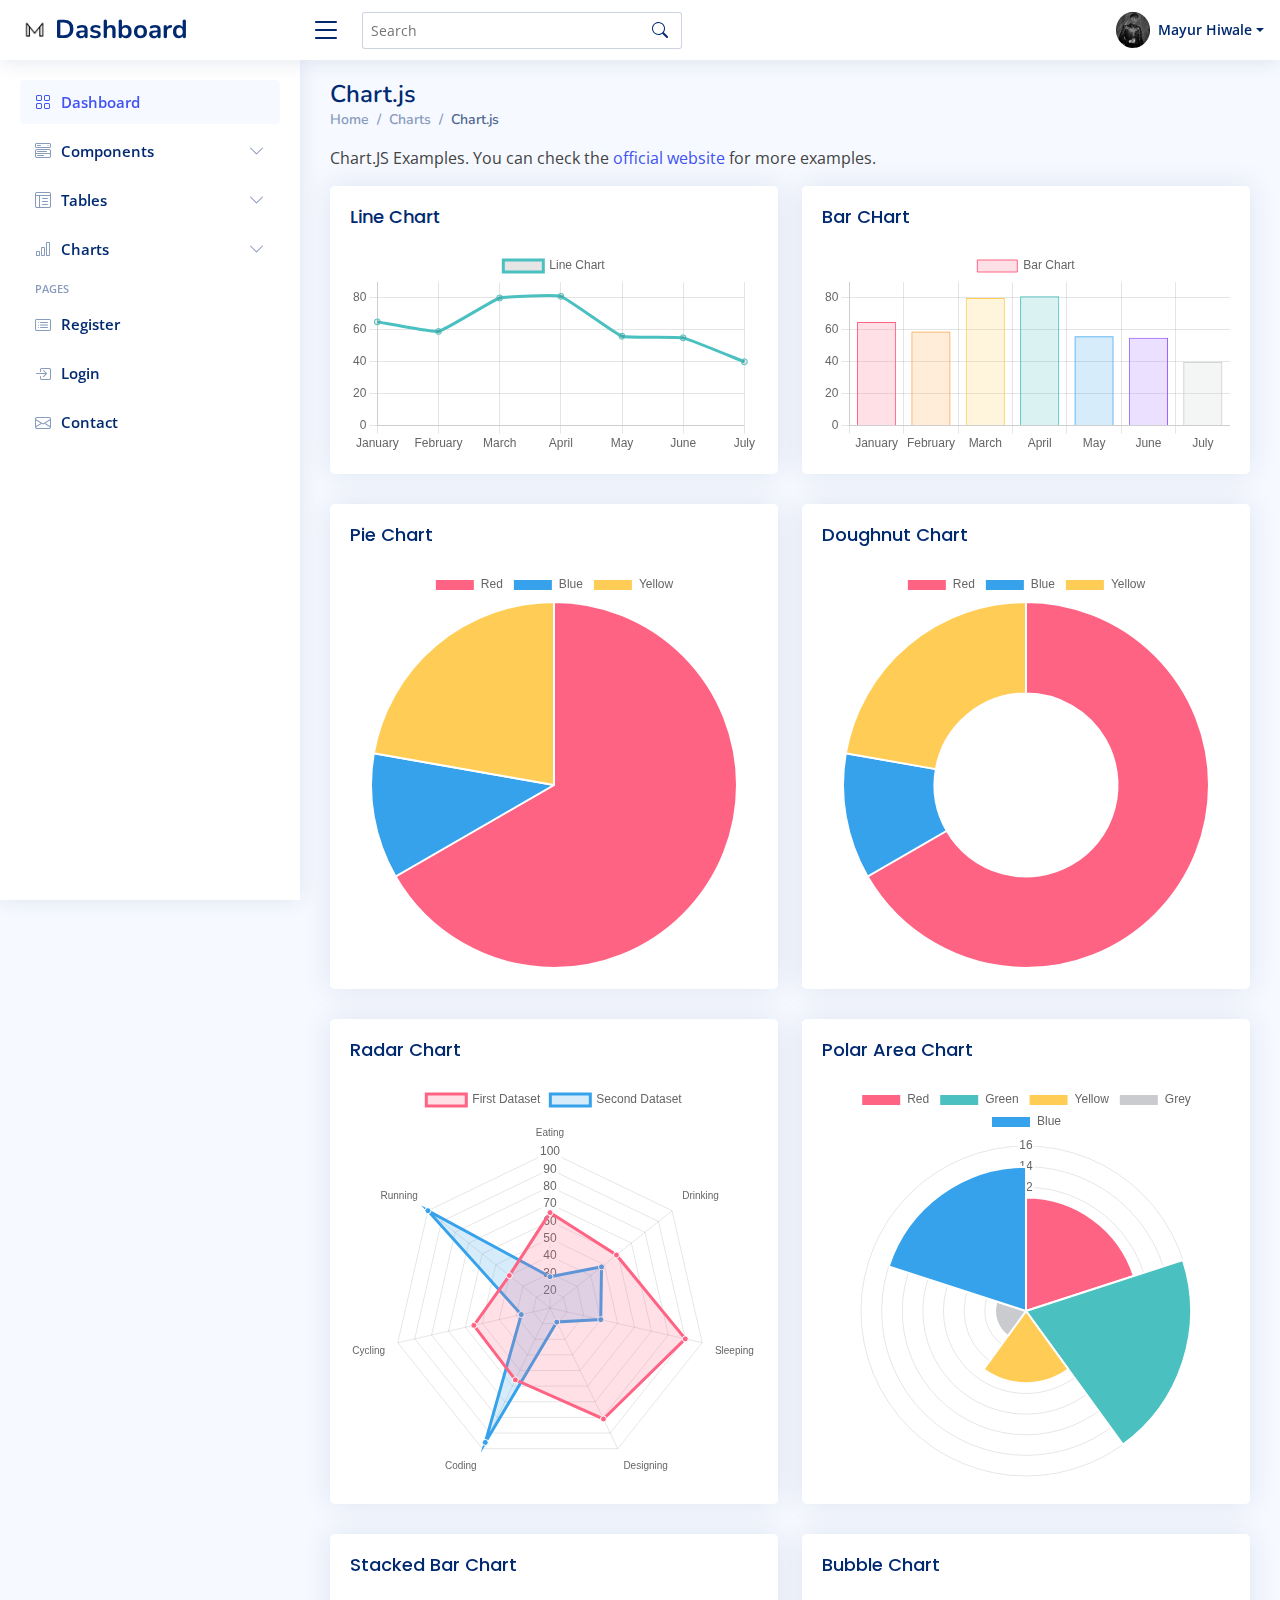
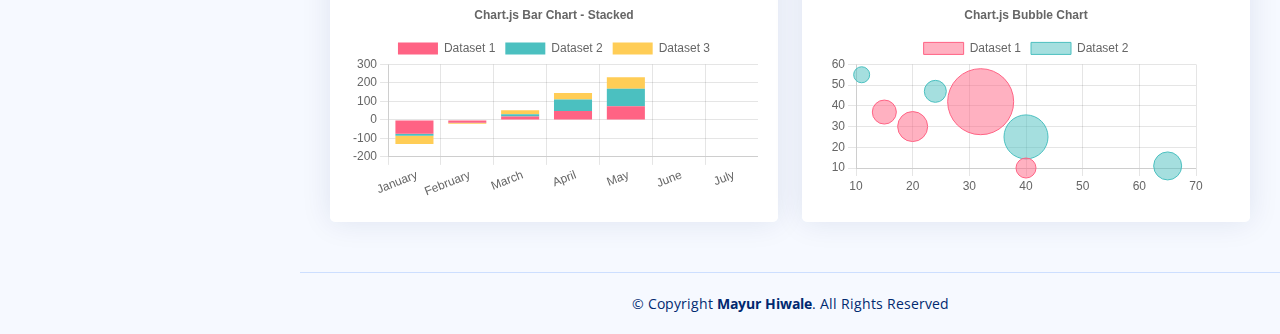
==== charts-chartjs.html @ 21767bce "New project to push to Github" ====
<!DOCTYPE html>
<html lang="en">

<head>
  <meta charset="utf-8">
  <meta content="width=device-width, initial-scale=1.0" name="viewport">

  <title>Charts / Chart.js - NiceAdmin Bootstrap Template</title>
  <meta content="" name="description">
  <meta content="" name="keywords">

  <!-- Favicons -->
  <link href="assets/img/MH.jpg" rel="icon">
  <link href="assets/img/MH.jpg" rel="apple-touch-icon">

  <!-- Google Fonts -->
  <link href="https://fonts.gstatic.com" rel="preconnect">
  <link href="https://fonts.googleapis.com/css?family=Open+Sans:300,300i,400,400i,600,600i,700,700i|Nunito:300,300i,400,400i,600,600i,700,700i|Poppins:300,300i,400,400i,500,500i,600,600i,700,700i" rel="stylesheet">

  <!-- Vendor CSS Files -->
  <link href="assets/vendor/bootstrap/css/bootstrap.min.css" rel="stylesheet">
  <link href="assets/vendor/bootstrap-icons/bootstrap-icons.css" rel="stylesheet">
  <link href="assets/vendor/boxicons/css/boxicons.min.css" rel="stylesheet">
  <link href="assets/vendor/quill/quill.snow.css" rel="stylesheet">
  <link href="assets/vendor/quill/quill.bubble.css" rel="stylesheet">
  <link href="assets/vendor/remixicon/remixicon.css" rel="stylesheet">
  <link href="assets/vendor/simple-datatables/style.css" rel="stylesheet">

  <!-- Template Main CSS File -->
  <link href="assets/css/style.css" rel="stylesheet">



<body>

  <!-- ======= Header ======= -->
  <header id="header" class="header fixed-top d-flex align-items-center">

    <div class="d-flex align-items-center justify-content-between">
      <a href="index.html" class="logo d-flex align-items-center">
        <img src="assets/img/MH.jpg" alt="browser does not support">
        <span class="d-none d-lg-block">Dashboard</span>
      </a>
      <i class="bi bi-list toggle-sidebar-btn"></i>
    </div><!-- End Logo -->

    <div class="search-bar">
      <form class="search-form d-flex align-items-center" method="POST" action="#">
        <input type="text" name="query" placeholder="Search" title="Enter search keyword">
        <button type="submit" title="Search"><i class="bi bi-search"></i></button>
      </form>
    </div><!-- End Search Bar -->

<nav class="header-nav ms-auto">
      <ul class="d-flex align-items-center">

        <li class="nav-item d-block d-lg-none">
          <a class="nav-link nav-icon search-bar-toggle " href="#">
            <i class="bi bi-search"></i>
          </a>
        </li> 
        
        <!--End Search Icon"-->
<!--
        <li class="nav-item dropdown">

          <a class="nav-link nav-icon" href="#" data-bs-toggle="dropdown">
            <i class="bi bi-bell"></i>
            <span class="badge bg-primary badge-number">4</span>
          </a>
          
          "End Notification Icon" 

          <ul class="dropdown-menu dropdown-menu-end dropdown-menu-arrow notifications">
            <li class="dropdown-header">
              You have 4 new notifications
              <a href="#"><span class="badge rounded-pill bg-primary p-2 ms-2">View all</span></a>
            </li>
            <li>
              <hr class="dropdown-divider">
            </li>

            <li class="notification-item">
              <i class="bi bi-exclamation-circle text-warning"></i>
              <div>
                <h4>Lorem Ipsum</h4>
                <p>Quae dolorem earum veritatis oditseno</p>
                <p>30 min. ago</p>
              </div>
            </li>

            <li>
              <hr class="dropdown-divider">
            </li>

            <li class="notification-item">
              <i class="bi bi-x-circle text-danger"></i>
              <div>
                <h4>Atque rerum nesciunt</h4>
                <p>Quae dolorem earum veritatis oditseno</p>
                <p>1 hr. ago</p>
              </div>
            </li>

            <li>
              <hr class="dropdown-divider">
            </li>

            <li class="notification-item">
              <i class="bi bi-check-circle text-success"></i>
              <div>
                <h4>Sit rerum fuga</h4>
                <p>Quae dolorem earum veritatis oditseno</p>
                <p>2 hrs. ago</p>
              </div>
            </li>

            <li>
              <hr class="dropdown-divider">
            </li>

            <li class="notification-item">
              <i class="bi bi-info-circle text-primary"></i>
              <div>
                <h4>Dicta reprehenderit</h4>
                <p>Quae dolorem earum veritatis oditseno</p>
                <p>4 hrs. ago</p>
              </div>
            </li>

            <li>
              <hr class="dropdown-divider">
            </li>
            <li class="dropdown-footer">
              <a href="#">Show all notifications</a>
            </li>

          </ul>

           "End Notification Dropdown Items"

        </li> 
        
        "End Notification Nav" 

        <li class="nav-item dropdown">

          <a class="nav-link nav-icon" href="#" data-bs-toggle="dropdown">
            <i class="bi bi-chat-left-text"></i>
            <span class="badge bg-success badge-number">3</span>
          </a>
          
        "End Messages Icon"

          <ul class="dropdown-menu dropdown-menu-end dropdown-menu-arrow messages">
            <li class="dropdown-header">
              You have 3 new messages
              <a href="#"><span class="badge rounded-pill bg-primary p-2 ms-2">View all</span></a>
            </li>
            <li>
              <hr class="dropdown-divider">
            </li>

            <li class="message-item">
              <a href="#">
                <img src="assets/img/messages-1.jpg" alt="" class="rounded-circle">
                <div>
                  <h4>Maria Hudson</h4>
                  <p>Velit asperiores et ducimus soluta repudiandae labore officia est ut...</p>
                  <p>4 hrs. ago</p>
                </div>
              </a>
            </li>
            <li>
              <hr class="dropdown-divider">
            </li>

            <li class="message-item">
              <a href="#">
                <img src="assets/img/messages-2.jpg" alt="" class="rounded-circle">
                <div>
                  <h4>Anna Nelson</h4>
                  <p>Velit asperiores et ducimus soluta repudiandae labore officia est ut...</p>
                  <p>6 hrs. ago</p>
                </div>
              </a>
            </li>
            <li>
              <hr class="dropdown-divider">
            </li>

            <li class="message-item">
              <a href="#">
                <img src="assets/img/messages-3.jpg" alt="" class="rounded-circle">
                <div>
                  <h4>David Muldon</h4>
                  <p>Velit asperiores et ducimus soluta repudiandae labore officia est ut...</p>
                  <p>8 hrs. ago</p>
                </div>
              </a>
            </li>
            <li>
              <hr class="dropdown-divider">
            </li>

            <li class="dropdown-footer">
              <a href="#">Show all messages</a>
            </li>

          </ul> 
          
          "End Messages Dropdown Items" 
-->
        </li> 
        
        <!--End Messages Nav"-->

        <li class="nav-item dropdown pe-3">

          <a class="nav-link nav-profile d-flex align-items-center pe-0" href="#" data-bs-toggle="dropdown">
            <img src="assets/img/me2.jpeg" alt="Profile" class="rounded-circle">
            <span class="d-none d-md-block dropdown-toggle ps-2">Mayur Hiwale</span>
          </a><!-- End Profile Iamge Icon -->

          <ul class="dropdown-menu dropdown-menu-end dropdown-menu-arrow profile">
            <li class="dropdown-header">
              <h6>Mayur Hiwale</h6>
              <span>Admin</span>
            </li>
<!--        <li>
              <hr class="dropdown-divider">
            </li>

            <li>
              <a class="dropdown-item d-flex align-items-center" href="users-profile.html">
                <i class="bi bi-person"></i>
                <span>My Profile</span>
              </a>
            </li>
            <li>
              <hr class="dropdown-divider">
            </li>

            <li>
              <a class="dropdown-item d-flex align-items-center" href="users-profile.html">
                <i class="bi bi-gear"></i>
                <span>Account Settings</span>
              </a>
            </li>
            <li>
              <hr class="dropdown-divider">
            </li>

            <li>
              <a class="dropdown-item d-flex align-items-center" href="pages-faq.html">
                <i class="bi bi-question-circle"></i>
                <span>Need Help?</span>
              </a>
            </li>
            <li>
              <hr class="dropdown-divider">
            </li>
-->
            <li>
              <a class="dropdown-item d-flex align-items-center" href="#">
                <i class="bi bi-box-arrow-right"></i>
                <span>Sign Out</span>
              </a>
            </li>

          </ul><!-- End Profile Dropdown Items -->
        </li><!-- End Profile Nav -->

      </ul>
    </nav><!-- End Icons Navigation -->

  </header><!-- End Header -->

  <!-- ======= Sidebar ======= -->
  <aside id="sidebar" class="sidebar">

    <ul class="sidebar-nav" id="sidebar-nav">

      <li class="nav-item">
        <a class="nav-link " href="index.html">
          <i class="bi bi-grid"></i>
          <span>Dashboard</span>
        </a>
      </li><!-- End Dashboard Nav -->

      <li class="nav-item">
        <a class="nav-link collapsed" data-bs-target="#components-nav" data-bs-toggle="collapse" href="#">
          <i class="bi bi-menu-button-wide"></i><span>Components</span><i class="bi bi-chevron-down ms-auto"></i>
        </a>
        <ul id="components-nav" class="nav-content collapse " data-bs-parent="#sidebar-nav">
          <li>
            <a href="components-alerts.html">
              <i class="bi bi-circle"></i><span>Alerts</span>
            </a>
          </li>
          <!--
          <li>
            <a href="components-accordion.html">
              <i class="bi bi-circle"></i><span>Accordion</span>
            </a>
          </li>
          <li>
            <a href="components-badges.html">
              <i class="bi bi-circle"></i><span>Badges</span>
            </a>
          </li>
          <li>
            <a href="components-breadcrumbs.html">
              <i class="bi bi-circle"></i><span>Breadcrumbs</span>
            </a>
          </li>
          <li>
            <a href="components-buttons.html">
              <i class="bi bi-circle"></i><span>Buttons</span>
            </a>
          </li>
          <li>
            <a href="components-cards.html">
              <i class="bi bi-circle"></i><span>Cards</span>
            </a>
          </li>
          <li>
            <a href="components-carousel.html">
              <i class="bi bi-circle"></i><span>Carousel</span>
            </a>
          </li>
          <li>
            <a href="components-list-group.html">
              <i class="bi bi-circle"></i><span>List group</span>
            </a>
          </li>
          <li>
            <a href="components-modal.html">
              <i class="bi bi-circle"></i><span>Modal</span>
            </a>
          </li>
          <li>
            <a href="components-tabs.html">
              <i class="bi bi-circle"></i><span>Tabs</span>
            </a>
          </li>
          <li>
            <a href="components-pagination.html">
              <i class="bi bi-circle"></i><span>Pagination</span>
            </a>
          </li>
          -->
          <li>
            <a href="components-progress.html">
              <i class="bi bi-circle"></i><span>Progress</span>
            </a>
          </li>
          <!--
          <li>
            <a href="components-spinners.html">
              <i class="bi bi-circle"></i><span>Spinners</span>
            </a>
          </li>
          <li>
            <a href="components-tooltips.html">
              <i class="bi bi-circle"></i><span>Tooltips</span>
            </a>
          </li>-->
        </ul>
      </li><!-- End Components Nav -->
<!--
      <li class="nav-item">
        <a class="nav-link collapsed" data-bs-target="#forms-nav" data-bs-toggle="collapse" href="#">
          <i class="bi bi-journal-text"></i><span>Forms</span><i class="bi bi-chevron-down ms-auto"></i>
        </a>
        <ul id="forms-nav" class="nav-content collapse " data-bs-parent="#sidebar-nav">
          <li>
            <a href="forms-elements.html">
              <i class="bi bi-circle"></i><span>Form Elements</span>
            </a>
          </li>
          <li>
            <a href="forms-layouts.html">
              <i class="bi bi-circle"></i><span>Form Layouts</span>
            </a>
          </li>
          <li>
            <a href="forms-editors.html">
              <i class="bi bi-circle"></i><span>Form Editors</span>
            </a>
          </li>
          <li>
            <a href="forms-validation.html">
              <i class="bi bi-circle"></i><span>Form Validation</span>
            </a>
          </li>
        </ul>
      </li>
-->      
      <!-- End Forms Nav -->

      <li class="nav-item">
        <a class="nav-link collapsed" data-bs-target="#tables-nav" data-bs-toggle="collapse" href="#">
          <i class="bi bi-layout-text-window-reverse"></i><span>Tables</span><i class="bi bi-chevron-down ms-auto"></i>
        </a>
        <ul id="tables-nav" class="nav-content collapse " data-bs-parent="#sidebar-nav">
          <!--<li>
            <a href="tables-general.html">
              <i class="bi bi-circle"></i><span>General Tables</span>
            </a>
          </li>-->
          <li>
            <a href="tables-data.html">
              <i class="bi bi-circle"></i><span>Data Tables</span>
            </a>
          </li>
        </ul>
      </li><!-- End Tables Nav -->

      <li class="nav-item">
        <a class="nav-link collapsed" data-bs-target="#charts-nav" data-bs-toggle="collapse" href="#">
          <i class="bi bi-bar-chart"></i><span>Charts</span><i class="bi bi-chevron-down ms-auto"></i>
        </a>
        <ul id="charts-nav" class="nav-content collapse " data-bs-parent="#sidebar-nav">
          <li>
            <a href="charts-chartjs.html">
              <i class="bi bi-circle"></i><span>Chart.js</span>
            </a>
          </li>
          <li>
            <a href="charts-apexcharts.html">
              <i class="bi bi-circle"></i><span>ApexCharts</span>
            </a>
          </li>
      <!--<li>
            <a href="charts-echarts.html">
              <i class="bi bi-circle"></i><span>ECharts</span>
            </a>
          </li>-->
        </ul>
      </li><!-- End Charts Nav -->

<!--
      <li class="nav-item">
        <a class="nav-link collapsed" data-bs-target="#icons-nav" data-bs-toggle="collapse" href="#">
          <i class="bi bi-gem"></i><span>Icons</span><i class="bi bi-chevron-down ms-auto"></i>
        </a>
        <ul id="icons-nav" class="nav-content collapse " data-bs-parent="#sidebar-nav">
          <li>
            <a href="icons-bootstrap.html">
              <i class="bi bi-circle"></i><span>Bootstrap Icons</span>
            </a>
          </li>
          <li>
            <a href="icons-remix.html">
              <i class="bi bi-circle"></i><span>Remix Icons</span>
            </a>
          </li>
          <li>
            <a href="icons-boxicons.html">
              <i class="bi bi-circle"></i><span>Boxicons</span>
            </a>
          </li>
        </ul>
      </li>
-->      
      <!-- End Icons Nav -->

      <li class="nav-heading">Pages</li>
<!--
      <li class="nav-item">
        <a class="nav-link collapsed" href="users-profile.html">
          <i class="bi bi-person"></i>
          <span>Profile</span>
        </a>
      </li>
-->      
      <!-- End Profile Page Nav -->
<!--
      <li class="nav-item">
        <a class="nav-link collapsed" href="pages-faq.html">
          <i class="bi bi-question-circle"></i>
          <span>F.A.Q</span>
        </a>
      </li>
-->       
      <!-- End F.A.Q Page Nav -->

      

      <li class="nav-item">
        <a class="nav-link collapsed" href="pages-register.html">
          <i class="bi bi-card-list"></i>
          <span>Register</span>
        </a>
      </li><!-- End Register Page Nav -->

      <li class="nav-item">
        <a class="nav-link collapsed" href="pages-login.html">
          <i class="bi bi-box-arrow-in-right"></i>
          <span>Login</span>
        </a>
        
      </li><!-- End Login Page Nav -->
      <li class="nav-item">
        <a class="nav-link collapsed" href="pages-contact.html">
          <i class="bi bi-envelope"></i>
          <span>Contact</span>
        </a>
      </li><!-- End Contact Page Nav -->
<!--
      <li class="nav-item">
        <a class="nav-link collapsed" href="pages-error-404.html">
          <i class="bi bi-dash-circle"></i>
          <span>Error 404</span>
        </a>
      </li>
-->
      <!-- End Error 404 Page Nav -->
<!--      
      <li class="nav-item">
        <a class="nav-link collapsed" href="pages-blank.html">
          <i class="bi bi-file-earmark"></i>
          <span>Blank</span>
        </a>
      </li>
-->
      <!-- End Blank Page Nav -->
    </ul>

  </aside><!-- End Sidebar-->

  <main id="main" class="main">

    <div class="pagetitle">
      <h1>Chart.js</h1>
      <nav>
        <ol class="breadcrumb">
          <li class="breadcrumb-item"><a href="index.html">Home</a></li>
          <li class="breadcrumb-item">Charts</li>
          <li class="breadcrumb-item active">Chart.js</li>
        </ol>
      </nav>
    </div><!-- End Page Title -->

    <p>Chart.JS Examples. You can check the <a href="https://www.chartjs.org/docs/latest/samples/" target="_blank">official website</a> for more examples.</p>

    <section class="section">
      <div class="row">

        <div class="col-lg-6">
          <div class="card">
            <div class="card-body">
              <h5 class="card-title">Line Chart</h5>

              <!-- Line Chart -->
              <canvas id="lineChart" style="max-height: 400px;"></canvas>
              <script>
                document.addEventListener("DOMContentLoaded", () => {
                  new Chart(document.querySelector('#lineChart'), {
                    type: 'line',
                    data: {
                      labels: ['January', 'February', 'March', 'April', 'May', 'June', 'July'],
                      datasets: [{
                        label: 'Line Chart',
                        data: [65, 59, 80, 81, 56, 55, 40],
                        fill: false,
                        borderColor: 'rgb(75, 192, 192)',
                        tension: 0.1
                      }]
                    },
                    options: {
                      scales: {
                        y: {
                          beginAtZero: true
                        }
                      }
                    }
                  });
                });
              </script>
              <!-- End Line CHart -->

            </div>
          </div>
        </div>

        <div class="col-lg-6">
          <div class="card">
            <div class="card-body">
              <h5 class="card-title">Bar CHart</h5>

              <!-- Bar Chart -->
              <canvas id="barChart" style="max-height: 400px;"></canvas>
              <script>
                document.addEventListener("DOMContentLoaded", () => {
                  new Chart(document.querySelector('#barChart'), {
                    type: 'bar',
                    data: {
                      labels: ['January', 'February', 'March', 'April', 'May', 'June', 'July'],
                      datasets: [{
                        label: 'Bar Chart',
                        data: [65, 59, 80, 81, 56, 55, 40],
                        backgroundColor: [
                          'rgba(255, 99, 132, 0.2)',
                          'rgba(255, 159, 64, 0.2)',
                          'rgba(255, 205, 86, 0.2)',
                          'rgba(75, 192, 192, 0.2)',
                          'rgba(54, 162, 235, 0.2)',
                          'rgba(153, 102, 255, 0.2)',
                          'rgba(201, 203, 207, 0.2)'
                        ],
                        borderColor: [
                          'rgb(255, 99, 132)',
                          'rgb(255, 159, 64)',
                          'rgb(255, 205, 86)',
                          'rgb(75, 192, 192)',
                          'rgb(54, 162, 235)',
                          'rgb(153, 102, 255)',
                          'rgb(201, 203, 207)'
                        ],
                        borderWidth: 1
                      }]
                    },
                    options: {
                      scales: {
                        y: {
                          beginAtZero: true
                        }
                      }
                    }
                  });
                });
              </script>
              <!-- End Bar CHart -->

            </div>
          </div>
        </div>

        <div class="col-lg-6">
          <div class="card">
            <div class="card-body">
              <h5 class="card-title">Pie Chart</h5>

              <!-- Pie Chart -->
              <canvas id="pieChart" style="max-height: 400px;"></canvas>
              <script>
                document.addEventListener("DOMContentLoaded", () => {
                  new Chart(document.querySelector('#pieChart'), {
                    type: 'pie',
                    data: {
                      labels: [
                        'Red',
                        'Blue',
                        'Yellow'
                      ],
                      datasets: [{
                        label: 'My First Dataset',
                        data: [300, 50, 100],
                        backgroundColor: [
                          'rgb(255, 99, 132)',
                          'rgb(54, 162, 235)',
                          'rgb(255, 205, 86)'
                        ],
                        hoverOffset: 4
                      }]
                    }
                  });
                });
              </script>
              <!-- End Pie CHart -->

            </div>
          </div>
        </div>

        <div class="col-lg-6">
          <div class="card">
            <div class="card-body">
              <h5 class="card-title">Doughnut Chart</h5>

              <!-- Doughnut Chart -->
              <canvas id="doughnutChart" style="max-height: 400px;"></canvas>
              <script>
                document.addEventListener("DOMContentLoaded", () => {
                  new Chart(document.querySelector('#doughnutChart'), {
                    type: 'doughnut',
                    data: {
                      labels: [
                        'Red',
                        'Blue',
                        'Yellow'
                      ],
                      datasets: [{
                        label: 'My First Dataset',
                        data: [300, 50, 100],
                        backgroundColor: [
                          'rgb(255, 99, 132)',
                          'rgb(54, 162, 235)',
                          'rgb(255, 205, 86)'
                        ],
                        hoverOffset: 4
                      }]
                    }
                  });
                });
              </script>
              <!-- End Doughnut CHart -->

            </div>
          </div>
        </div>

        <div class="col-lg-6">
          <div class="card">
            <div class="card-body">
              <h5 class="card-title">Radar Chart</h5>

              <!-- Radar Chart -->
              <canvas id="radarChart" style="max-height: 400px;"></canvas>
              <script>
                document.addEventListener("DOMContentLoaded", () => {
                  new Chart(document.querySelector('#radarChart'), {
                    type: 'radar',
                    data: {
                      labels: [
                        'Eating',
                        'Drinking',
                        'Sleeping',
                        'Designing',
                        'Coding',
                        'Cycling',
                        'Running'
                      ],
                      datasets: [{
                        label: 'First Dataset',
                        data: [65, 59, 90, 81, 56, 55, 40],
                        fill: true,
                        backgroundColor: 'rgba(255, 99, 132, 0.2)',
                        borderColor: 'rgb(255, 99, 132)',
                        pointBackgroundColor: 'rgb(255, 99, 132)',
                        pointBorderColor: '#fff',
                        pointHoverBackgroundColor: '#fff',
                        pointHoverBorderColor: 'rgb(255, 99, 132)'
                      }, {
                        label: 'Second Dataset',
                        data: [28, 48, 40, 19, 96, 27, 100],
                        fill: true,
                        backgroundColor: 'rgba(54, 162, 235, 0.2)',
                        borderColor: 'rgb(54, 162, 235)',
                        pointBackgroundColor: 'rgb(54, 162, 235)',
                        pointBorderColor: '#fff',
                        pointHoverBackgroundColor: '#fff',
                        pointHoverBorderColor: 'rgb(54, 162, 235)'
                      }]
                    },
                    options: {
                      elements: {
                        line: {
                          borderWidth: 3
                        }
                      }
                    }
                  });
                });
              </script>
              <!-- End Radar CHart -->

            </div>
          </div>
        </div>

        <div class="col-lg-6">
          <div class="card">
            <div class="card-body">
              <h5 class="card-title">Polar Area Chart</h5>

              <!-- Polar Area Chart -->
              <canvas id="polarAreaChart" style="max-height: 400px;"></canvas>
              <script>
                document.addEventListener("DOMContentLoaded", () => {
                  new Chart(document.querySelector('#polarAreaChart'), {
                    type: 'polarArea',
                    data: {
                      labels: [
                        'Red',
                        'Green',
                        'Yellow',
                        'Grey',
                        'Blue'
                      ],
                      datasets: [{
                        label: 'My First Dataset',
                        data: [11, 16, 7, 3, 14],
                        backgroundColor: [
                          'rgb(255, 99, 132)',
                          'rgb(75, 192, 192)',
                          'rgb(255, 205, 86)',
                          'rgb(201, 203, 207)',
                          'rgb(54, 162, 235)'
                        ]
                      }]
                    }
                  });
                });
              </script>
              <!-- End Polar Area Chart -->

            </div>
          </div>
        </div>

        <div class="col-lg-6">
          <div class="card">
            <div class="card-body">
              <h5 class="card-title">Stacked Bar Chart</h5>

              <!-- Stacked Bar Chart -->
              <canvas id="stakedBarChart" style="max-height: 400px;"></canvas>
              <script>
                document.addEventListener("DOMContentLoaded", () => {
                  new Chart(document.querySelector('#stakedBarChart'), {
                    type: 'bar',
                    data: {
                      labels: ['January', 'February', 'March', 'April', 'May', 'June', 'July'],
                      datasets: [{
                          label: 'Dataset 1',
                          data: [-75, -15, 18, 48, 74],
                          backgroundColor: 'rgb(255, 99, 132)',
                        },
                        {
                          label: 'Dataset 2',
                          data: [-11, -1, 12, 62, 95],
                          backgroundColor: 'rgb(75, 192, 192)',
                        },
                        {
                          label: 'Dataset 3',
                          data: [-44, -5, 22, 35, 62],
                          backgroundColor: 'rgb(255, 205, 86)',
                        },
                      ]
                    },
                    options: {
                      plugins: {
                        title: {
                          display: true,
                          text: 'Chart.js Bar Chart - Stacked'
                        },
                      },
                      responsive: true,
                      scales: {
                        x: {
                          stacked: true,
                        },
                        y: {
                          stacked: true
                        }
                      }
                    }
                  });
                });
              </script>
              <!-- End Stacked Bar Chart -->

            </div>
          </div>
        </div>

        <div class="col-lg-6">
          <div class="card">
            <div class="card-body">
              <h5 class="card-title">Bubble Chart</h5>

              <!-- Bubble Chart -->
              <canvas id="bubbleChart" style="max-height: 400px;"></canvas>
              <script>
                document.addEventListener("DOMContentLoaded", () => {
                  new Chart(document.querySelector('#bubbleChart'), {
                    type: 'bubble',
                    data: {
                      labels: ['January', 'February', 'March', 'April', 'May', 'June', 'July'],
                      datasets: [{
                          label: 'Dataset 1',
                          data: [{
                              x: 20,
                              y: 30,
                              r: 15
                            },
                            {
                              x: 40,
                              y: 10,
                              r: 10
                            },
                            {
                              x: 15,
                              y: 37,
                              r: 12
                            },
                            {
                              x: 32,
                              y: 42,
                              r: 33
                            }
                          ],
                          borderColor: 'rgb(255, 99, 132)',
                          backgroundColor: 'rgba(255, 99, 132, 0.5)'
                        },
                        {
                          label: 'Dataset 2',
                          data: [{
                              x: 40,
                              y: 25,
                              r: 22
                            },
                            {
                              x: 24,
                              y: 47,
                              r: 11
                            },
                            {
                              x: 65,
                              y: 11,
                              r: 14
                            },
                            {
                              x: 11,
                              y: 55,
                              r: 8
                            }
                          ],
                          borderColor: 'rgb(75, 192, 192)',
                          backgroundColor: 'rgba(75, 192, 192, 0.5)'
                        }
                      ]
                    },
                    options: {
                      responsive: true,
                      plugins: {
                        legend: {
                          position: 'top',
                        },
                        title: {
                          display: true,
                          text: 'Chart.js Bubble Chart'
                        }
                      }
                    }
                  });
                });
              </script>
              <!-- End Bubble Chart -->

            </div>
          </div>
        </div>

      </div>
    </section>

  </main><!-- End #main -->

  <!-- ======= Footer ======= -->
  <footer id="footer" class="footer">
    <div class="copyright">
      &copy; Copyright <strong><span>Mayur Hiwale</span></strong>. All Rights Reserved
    </div>
    
  </footer><!-- End Footer -->

  <a href="#" class="back-to-top d-flex align-items-center justify-content-center"><i class="bi bi-arrow-up-short"></i></a>

  <!-- Vendor JS Files -->
  <script src="assets/vendor/apexcharts/apexcharts.min.js"></script>
  <script src="assets/vendor/bootstrap/js/bootstrap.bundle.min.js"></script>
  <script src="assets/vendor/chart.js/chart.min.js"></script>
  <script src="assets/vendor/echarts/echarts.min.js"></script>
  <script src="assets/vendor/quill/quill.min.js"></script>
  <script src="assets/vendor/simple-datatables/simple-datatables.js"></script>
  <script src="assets/vendor/tinymce/tinymce.min.js"></script>
  <script src="assets/vendor/php-email-form/validate.js"></script>

  <!-- Template Main JS File -->
  <script src="assets/js/main.js"></script>

</body>

</html>
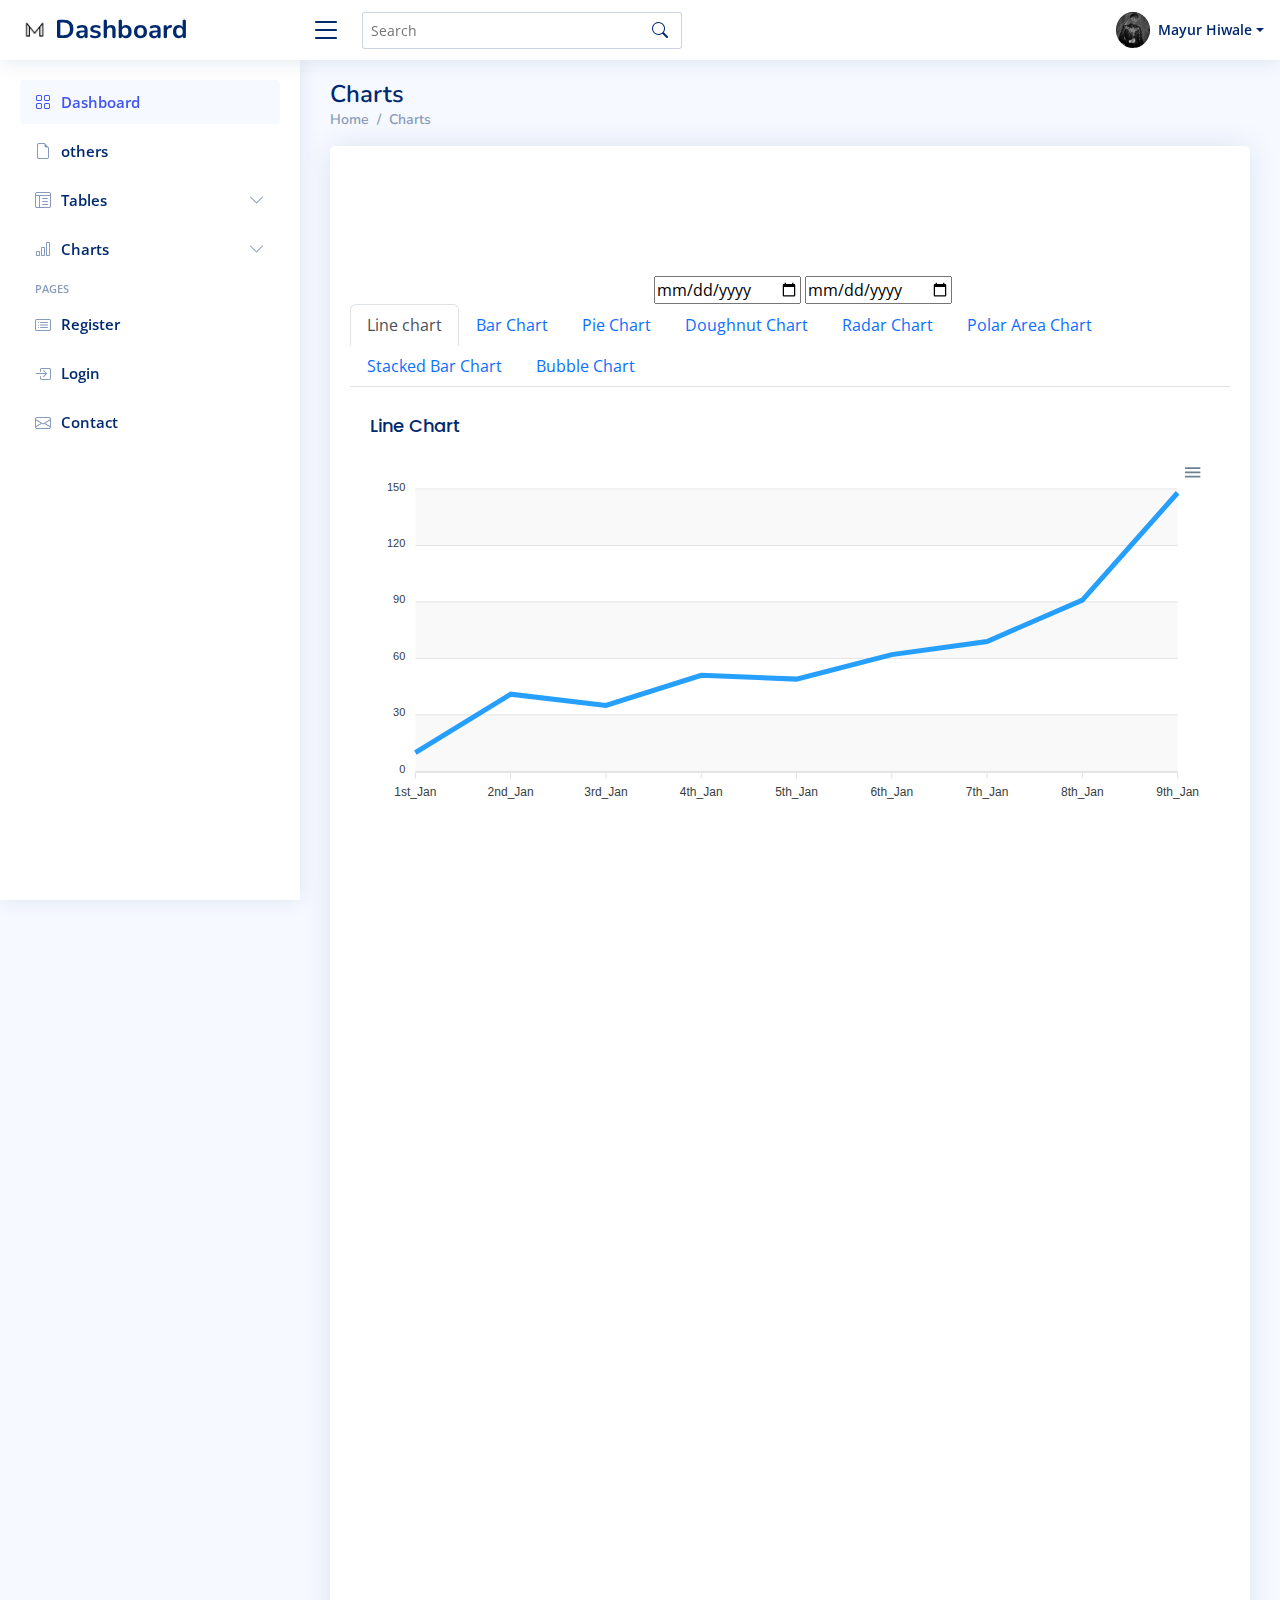
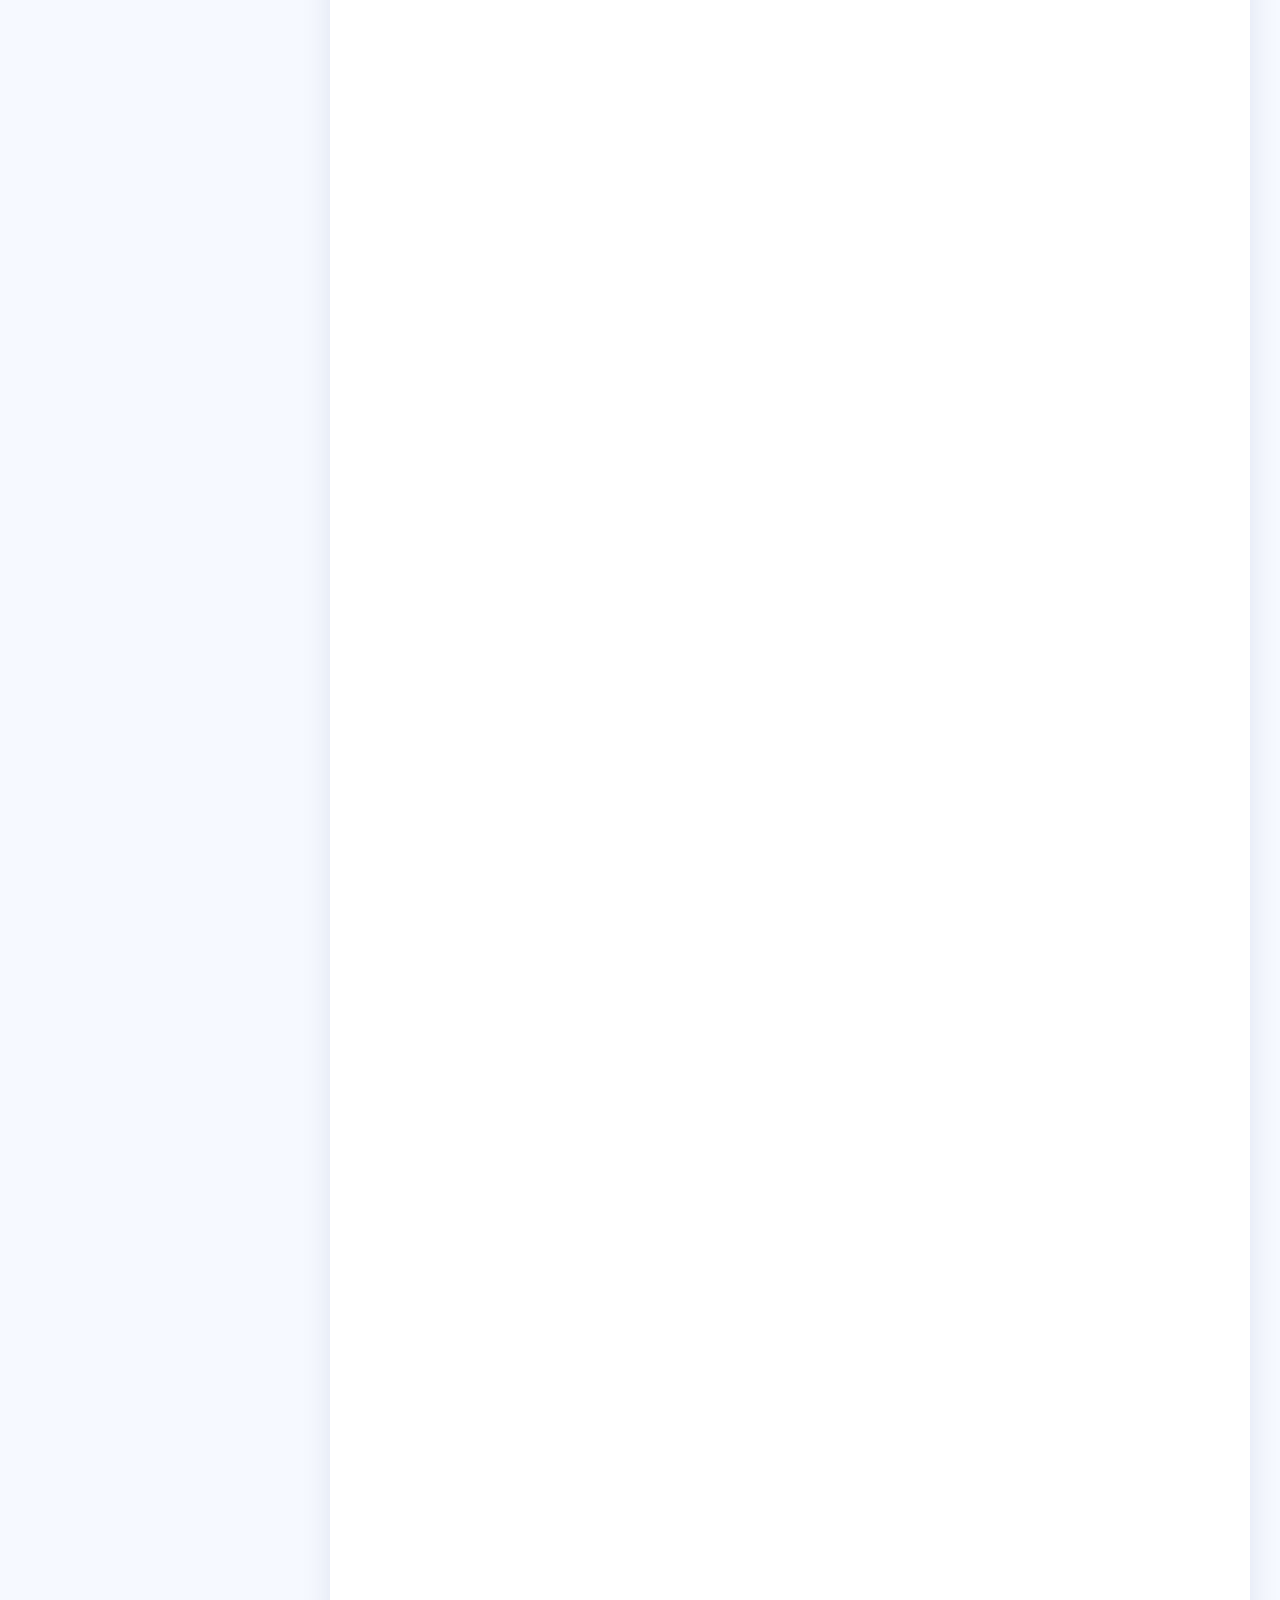
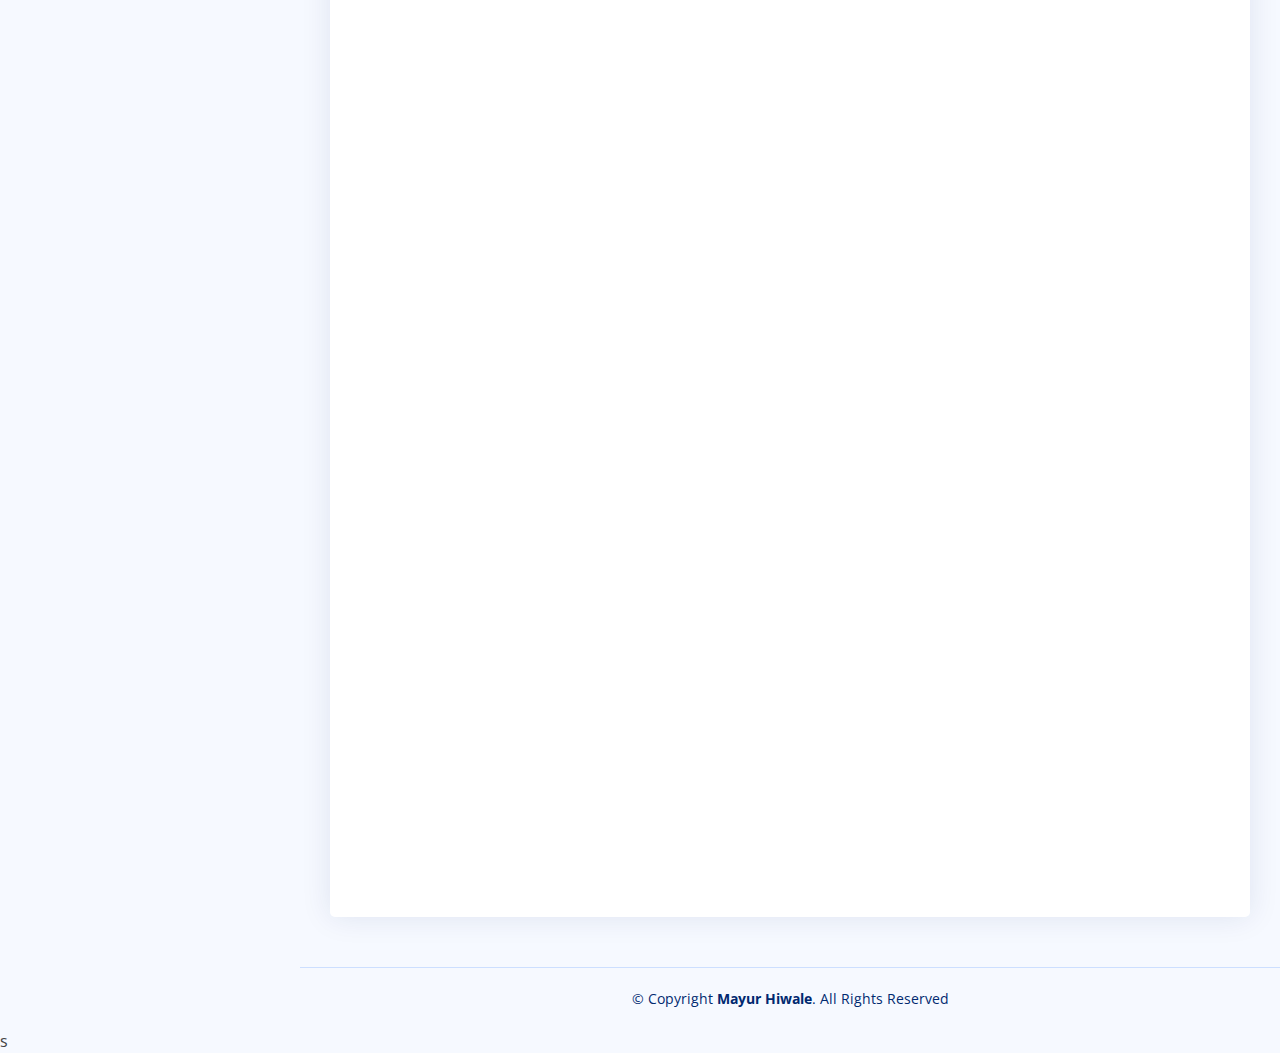
==== commit ce4e8477: "new project to push to github" ====
--- a/charts-chartjs.html
+++ b/charts-chartjs.html
@@ -1,3 +1,4 @@
+
 <!DOCTYPE html>
 <html lang="en">
 
@@ -5,7 +6,7 @@
   <meta charset="utf-8">
   <meta content="width=device-width, initial-scale=1.0" name="viewport">
 
-  <title>Charts / Chart.js - NiceAdmin Bootstrap Template</title>
+  <title>Dashboard-Gas Detection Statics</title>
   <meta content="" name="description">
   <meta content="" name="keywords">
 
@@ -28,8 +29,9 @@
 
   <!-- Template Main CSS File -->
   <link href="assets/css/style.css" rel="stylesheet">
-
-
+  <link rel="stylesheet" href="https://cdnjs.cloudflare.com/ajax/libs/font-awesome/4.7.0/css/font-awesome.min.css">
+  <script src="assets/js/table2excel.js"></script>
+</head>
 
 <body>
 
@@ -60,161 +62,6 @@
           </a>
         </li> 
         
-        <!--End Search Icon"-->
-<!--
-        <li class="nav-item dropdown">
-
-          <a class="nav-link nav-icon" href="#" data-bs-toggle="dropdown">
-            <i class="bi bi-bell"></i>
-            <span class="badge bg-primary badge-number">4</span>
-          </a>
-          
-          "End Notification Icon" 
-
-          <ul class="dropdown-menu dropdown-menu-end dropdown-menu-arrow notifications">
-            <li class="dropdown-header">
-              You have 4 new notifications
-              <a href="#"><span class="badge rounded-pill bg-primary p-2 ms-2">View all</span></a>
-            </li>
-            <li>
-              <hr class="dropdown-divider">
-            </li>
-
-            <li class="notification-item">
-              <i class="bi bi-exclamation-circle text-warning"></i>
-              <div>
-                <h4>Lorem Ipsum</h4>
-                <p>Quae dolorem earum veritatis oditseno</p>
-                <p>30 min. ago</p>
-              </div>
-            </li>
-
-            <li>
-              <hr class="dropdown-divider">
-            </li>
-
-            <li class="notification-item">
-              <i class="bi bi-x-circle text-danger"></i>
-              <div>
-                <h4>Atque rerum nesciunt</h4>
-                <p>Quae dolorem earum veritatis oditseno</p>
-                <p>1 hr. ago</p>
-              </div>
-            </li>
-
-            <li>
-              <hr class="dropdown-divider">
-            </li>
-
-            <li class="notification-item">
-              <i class="bi bi-check-circle text-success"></i>
-              <div>
-                <h4>Sit rerum fuga</h4>
-                <p>Quae dolorem earum veritatis oditseno</p>
-                <p>2 hrs. ago</p>
-              </div>
-            </li>
-
-            <li>
-              <hr class="dropdown-divider">
-            </li>
-
-            <li class="notification-item">
-              <i class="bi bi-info-circle text-primary"></i>
-              <div>
-                <h4>Dicta reprehenderit</h4>
-                <p>Quae dolorem earum veritatis oditseno</p>
-                <p>4 hrs. ago</p>
-              </div>
-            </li>
-
-            <li>
-              <hr class="dropdown-divider">
-            </li>
-            <li class="dropdown-footer">
-              <a href="#">Show all notifications</a>
-            </li>
-
-          </ul>
-
-           "End Notification Dropdown Items"
-
-        </li> 
-        
-        "End Notification Nav" 
-
-        <li class="nav-item dropdown">
-
-          <a class="nav-link nav-icon" href="#" data-bs-toggle="dropdown">
-            <i class="bi bi-chat-left-text"></i>
-            <span class="badge bg-success badge-number">3</span>
-          </a>
-          
-        "End Messages Icon"
-
-          <ul class="dropdown-menu dropdown-menu-end dropdown-menu-arrow messages">
-            <li class="dropdown-header">
-              You have 3 new messages
-              <a href="#"><span class="badge rounded-pill bg-primary p-2 ms-2">View all</span></a>
-            </li>
-            <li>
-              <hr class="dropdown-divider">
-            </li>
-
-            <li class="message-item">
-              <a href="#">
-                <img src="assets/img/messages-1.jpg" alt="" class="rounded-circle">
-                <div>
-                  <h4>Maria Hudson</h4>
-                  <p>Velit asperiores et ducimus soluta repudiandae labore officia est ut...</p>
-                  <p>4 hrs. ago</p>
-                </div>
-              </a>
-            </li>
-            <li>
-              <hr class="dropdown-divider">
-            </li>
-
-            <li class="message-item">
-              <a href="#">
-                <img src="assets/img/messages-2.jpg" alt="" class="rounded-circle">
-                <div>
-                  <h4>Anna Nelson</h4>
-                  <p>Velit asperiores et ducimus soluta repudiandae labore officia est ut...</p>
-                  <p>6 hrs. ago</p>
-                </div>
-              </a>
-            </li>
-            <li>
-              <hr class="dropdown-divider">
-            </li>
-
-            <li class="message-item">
-              <a href="#">
-                <img src="assets/img/messages-3.jpg" alt="" class="rounded-circle">
-                <div>
-                  <h4>David Muldon</h4>
-                  <p>Velit asperiores et ducimus soluta repudiandae labore officia est ut...</p>
-                  <p>8 hrs. ago</p>
-                </div>
-              </a>
-            </li>
-            <li>
-              <hr class="dropdown-divider">
-            </li>
-
-            <li class="dropdown-footer">
-              <a href="#">Show all messages</a>
-            </li>
-
-          </ul> 
-          
-          "End Messages Dropdown Items" 
--->
-        </li> 
-        
-        <!--End Messages Nav"-->
-
         <li class="nav-item dropdown pe-3">
 
           <a class="nav-link nav-profile d-flex align-items-center pe-0" href="#" data-bs-toggle="dropdown">
@@ -227,40 +74,6 @@
               <h6>Mayur Hiwale</h6>
               <span>Admin</span>
             </li>
-<!--        <li>
-              <hr class="dropdown-divider">
-            </li>
-
-            <li>
-              <a class="dropdown-item d-flex align-items-center" href="users-profile.html">
-                <i class="bi bi-person"></i>
-                <span>My Profile</span>
-              </a>
-            </li>
-            <li>
-              <hr class="dropdown-divider">
-            </li>
-
-            <li>
-              <a class="dropdown-item d-flex align-items-center" href="users-profile.html">
-                <i class="bi bi-gear"></i>
-                <span>Account Settings</span>
-              </a>
-            </li>
-            <li>
-              <hr class="dropdown-divider">
-            </li>
-
-            <li>
-              <a class="dropdown-item d-flex align-items-center" href="pages-faq.html">
-                <i class="bi bi-question-circle"></i>
-                <span>Need Help?</span>
-              </a>
-            </li>
-            <li>
-              <hr class="dropdown-divider">
-            </li>
--->
             <li>
               <a class="dropdown-item d-flex align-items-center" href="#">
                 <i class="bi bi-box-arrow-right"></i>
@@ -287,118 +100,17 @@
           <span>Dashboard</span>
         </a>
       </li><!-- End Dashboard Nav -->
-
+      
+      <!-- start Blank Page Nav -->
       <li class="nav-item">
-        <a class="nav-link collapsed" data-bs-target="#components-nav" data-bs-toggle="collapse" href="#">
-          <i class="bi bi-menu-button-wide"></i><span>Components</span><i class="bi bi-chevron-down ms-auto"></i>
+        <a class="nav-link collapsed" href="pages-blank.html">
+          <i class="bi bi-file-earmark"></i>
+          <span>others</span>
         </a>
-        <ul id="components-nav" class="nav-content collapse " data-bs-parent="#sidebar-nav">
-          <li>
-            <a href="components-alerts.html">
-              <i class="bi bi-circle"></i><span>Alerts</span>
-            </a>
-          </li>
-          <!--
-          <li>
-            <a href="components-accordion.html">
-              <i class="bi bi-circle"></i><span>Accordion</span>
-            </a>
-          </li>
-          <li>
-            <a href="components-badges.html">
-              <i class="bi bi-circle"></i><span>Badges</span>
-            </a>
-          </li>
-          <li>
-            <a href="components-breadcrumbs.html">
-              <i class="bi bi-circle"></i><span>Breadcrumbs</span>
-            </a>
-          </li>
-          <li>
-            <a href="components-buttons.html">
-              <i class="bi bi-circle"></i><span>Buttons</span>
-            </a>
-          </li>
-          <li>
-            <a href="components-cards.html">
-              <i class="bi bi-circle"></i><span>Cards</span>
-            </a>
-          </li>
-          <li>
-            <a href="components-carousel.html">
-              <i class="bi bi-circle"></i><span>Carousel</span>
-            </a>
-          </li>
-          <li>
-            <a href="components-list-group.html">
-              <i class="bi bi-circle"></i><span>List group</span>
-            </a>
-          </li>
-          <li>
-            <a href="components-modal.html">
-              <i class="bi bi-circle"></i><span>Modal</span>
-            </a>
-          </li>
-          <li>
-            <a href="components-tabs.html">
-              <i class="bi bi-circle"></i><span>Tabs</span>
-            </a>
-          </li>
-          <li>
-            <a href="components-pagination.html">
-              <i class="bi bi-circle"></i><span>Pagination</span>
-            </a>
-          </li>
-          -->
-          <li>
-            <a href="components-progress.html">
-              <i class="bi bi-circle"></i><span>Progress</span>
-            </a>
-          </li>
-          <!--
-          <li>
-            <a href="components-spinners.html">
-              <i class="bi bi-circle"></i><span>Spinners</span>
-            </a>
-          </li>
-          <li>
-            <a href="components-tooltips.html">
-              <i class="bi bi-circle"></i><span>Tooltips</span>
-            </a>
-          </li>-->
-        </ul>
-      </li><!-- End Components Nav -->
-<!--
-      <li class="nav-item">
-        <a class="nav-link collapsed" data-bs-target="#forms-nav" data-bs-toggle="collapse" href="#">
-          <i class="bi bi-journal-text"></i><span>Forms</span><i class="bi bi-chevron-down ms-auto"></i>
-        </a>
-        <ul id="forms-nav" class="nav-content collapse " data-bs-parent="#sidebar-nav">
-          <li>
-            <a href="forms-elements.html">
-              <i class="bi bi-circle"></i><span>Form Elements</span>
-            </a>
-          </li>
-          <li>
-            <a href="forms-layouts.html">
-              <i class="bi bi-circle"></i><span>Form Layouts</span>
-            </a>
-          </li>
-          <li>
-            <a href="forms-editors.html">
-              <i class="bi bi-circle"></i><span>Form Editors</span>
-            </a>
-          </li>
-          <li>
-            <a href="forms-validation.html">
-              <i class="bi bi-circle"></i><span>Form Validation</span>
-            </a>
-          </li>
-        </ul>
       </li>
--->      
-      <!-- End Forms Nav -->
-
+
+      <!-- End Blank Page Nav -->
+      <!-- start table Nav -->
       <li class="nav-item">
         <a class="nav-link collapsed" data-bs-target="#tables-nav" data-bs-toggle="collapse" href="#">
           <i class="bi bi-layout-text-window-reverse"></i><span>Tables</span><i class="bi bi-chevron-down ms-auto"></i>
@@ -411,7 +123,32 @@
           </li>-->
           <li>
             <a href="tables-data.html">
-              <i class="bi bi-circle"></i><span>Data Tables</span>
+              <i class="bi bi-circle"></i><span>Logs</span>
+            </a>
+          </li>
+          <li>
+            <a href="tables-Station Protocol.html">
+              <i class="bi bi-circle"></i><span>Station Protocol</span>
+            </a>
+          </li>
+          <li>
+            <a href="tables-DR Meterological P.html">
+              <i class="bi bi-circle"></i><span>DR Meterological P</span>
+            </a>
+          </li>
+          <li>
+            <a href="tables-MR Meterological P.html">
+              <i class="bi bi-circle"></i><span>MR Meterological P</span>
+            </a>
+          </li>
+          <li>
+            <a href="tables-DR Main Pol.html">
+              <i class="bi bi-circle"></i><span>DR Main Pol.</span>
+            </a>
+          </li>
+          <li>
+            <a href="tables-MR Main Pol.html">
+              <i class="bi bi-circle"></i><span>MR Main Pol.</span>
             </a>
           </li>
         </ul>
@@ -427,63 +164,12 @@
               <i class="bi bi-circle"></i><span>Chart.js</span>
             </a>
           </li>
-          <li>
-            <a href="charts-apexcharts.html">
-              <i class="bi bi-circle"></i><span>ApexCharts</span>
-            </a>
-          </li>
-      <!--<li>
-            <a href="charts-echarts.html">
-              <i class="bi bi-circle"></i><span>ECharts</span>
-            </a>
-          </li>-->
+   
         </ul>
-      </li><!-- End Charts Nav -->
-
-<!--
-      <li class="nav-item">
-        <a class="nav-link collapsed" data-bs-target="#icons-nav" data-bs-toggle="collapse" href="#">
-          <i class="bi bi-gem"></i><span>Icons</span><i class="bi bi-chevron-down ms-auto"></i>
-        </a>
-        <ul id="icons-nav" class="nav-content collapse " data-bs-parent="#sidebar-nav">
-          <li>
-            <a href="icons-bootstrap.html">
-              <i class="bi bi-circle"></i><span>Bootstrap Icons</span>
-            </a>
-          </li>
-          <li>
-            <a href="icons-remix.html">
-              <i class="bi bi-circle"></i><span>Remix Icons</span>
-            </a>
-          </li>
-          <li>
-            <a href="icons-boxicons.html">
-              <i class="bi bi-circle"></i><span>Boxicons</span>
-            </a>
-          </li>
-        </ul>
-      </li>
--->      
+      </li><!-- End Charts Nav -->     
       <!-- End Icons Nav -->
 
       <li class="nav-heading">Pages</li>
-<!--
-      <li class="nav-item">
-        <a class="nav-link collapsed" href="users-profile.html">
-          <i class="bi bi-person"></i>
-          <span>Profile</span>
-        </a>
-      </li>
--->      
-      <!-- End Profile Page Nav -->
-<!--
-      <li class="nav-item">
-        <a class="nav-link collapsed" href="pages-faq.html">
-          <i class="bi bi-question-circle"></i>
-          <span>F.A.Q</span>
-        </a>
-      </li>
--->       
       <!-- End F.A.Q Page Nav -->
 
       
@@ -508,87 +194,167 @@
           <span>Contact</span>
         </a>
       </li><!-- End Contact Page Nav -->
-<!--
-      <li class="nav-item">
-        <a class="nav-link collapsed" href="pages-error-404.html">
-          <i class="bi bi-dash-circle"></i>
-          <span>Error 404</span>
-        </a>
-      </li>
--->
       <!-- End Error 404 Page Nav -->
-<!--      
-      <li class="nav-item">
-        <a class="nav-link collapsed" href="pages-blank.html">
-          <i class="bi bi-file-earmark"></i>
-          <span>Blank</span>
-        </a>
-      </li>
--->
-      <!-- End Blank Page Nav -->
+     
     </ul>
 
   </aside><!-- End Sidebar-->
-
   <main id="main" class="main">
 
     <div class="pagetitle">
-      <h1>Chart.js</h1>
+      <h1>Charts</h1>
       <nav>
         <ol class="breadcrumb">
           <li class="breadcrumb-item"><a href="index.html">Home</a></li>
           <li class="breadcrumb-item">Charts</li>
-          <li class="breadcrumb-item active">Chart.js</li>
         </ol>
       </nav>
     </div><!-- End Page Title -->
 
-    <p>Chart.JS Examples. You can check the <a href="https://www.chartjs.org/docs/latest/samples/" target="_blank">official website</a> for more examples.</p>
-
+    
     <section class="section">
       <div class="row">
-
-        <div class="col-lg-6">
+        <section class="section">
           <div class="card">
             <div class="card-body">
-              <h5 class="card-title">Line Chart</h5>
-
-              <!-- Line Chart -->
-              <canvas id="lineChart" style="max-height: 400px;"></canvas>
-              <script>
-                document.addEventListener("DOMContentLoaded", () => {
-                  new Chart(document.querySelector('#lineChart'), {
-                    type: 'line',
-                    data: {
-                      labels: ['January', 'February', 'March', 'April', 'May', 'June', 'July'],
-                      datasets: [{
-                        label: 'Line Chart',
-                        data: [65, 59, 80, 81, 56, 55, 40],
-                        fill: false,
-                        borderColor: 'rgb(75, 192, 192)',
-                        tension: 0.1
-                      }]
-                    },
-                    options: {
-                      scales: {
-                        y: {
-                          beginAtZero: true
-                        }
-                      }
-                    }
-                  });
-                });
-              </script>
-              <!-- End Line CHart -->
-
-            </div>
-          </div>
-        </div>
-
-        <div class="col-lg-6">
-          <div class="card">
-            <div class="card-body">
-              <h5 class="card-title">Bar CHart</h5>
+              <div class="chartBox">
+                <canvas id="myChart"></canvas>
+                <input onchange="filterdata()" type="date" id="startdate" value="yyyy-mm-dd">
+                <input oncahnge="filterdata()" type="date" id="enddate" value="yyyy-mm-dd">
+              </div>
+              <!-- Default Tabs -->
+                <ul class="nav nav-tabs" id="myTab" role="tablist">
+          <!--1--><li class="nav-item" role="presentation">
+                    <button class="nav-link active" id="Line_chart-tab" data-bs-toggle="tab" data-bs-target="#Line_chart" type="button" role="tab" aria-controls="Line_chart" aria-selected="true">Line chart</button>
+                  </li>
+          <!--2--><li class="nav-item" role="presentation">
+                    <button class="nav-link" id="Bar_Chart-tab" data-bs-toggle="tab" data-bs-target="#Bar_Chart" type="button" role="tab" aria-controls="Bar_Chart" aria-selected="false">Bar Chart</button>
+                  </li>
+          <!--3--><li class="nav-item" role="presentation">
+                    <button class="nav-link" id="Pie_Chart-tab" data-bs-toggle="tab" data-bs-target="#Pie_Chart" type="button" role="tab" aria-controls="Pie_Chart" aria-selected="false">Pie Chart</button>
+                  </li>
+          <!--4--><li class="nav-item" role="presentation">
+                    <button class="nav-link" id="Doughnut_Chart-tab" data-bs-toggle="tab" data-bs-target="#Doughnut_Chart" type="button" role="tab" aria-controls="Doughnut_Chart" aria-selected="false">Doughnut Chart</button>
+                  </li>
+          <!--5--><li class="nav-item" role="presentation">
+                    <button class="nav-link" id="Radar_Chart-tab" data-bs-toggle="tab" data-bs-target="#Radar_Chart" type="button" role="tab" aria-controls="Radar_Chart" aria-selected="false">Radar Chart</button>
+                  </li>
+         <!--6--><li class="nav-item" role="presentation">
+                    <button class="nav-link" id="PolarArea_Chart-tab" data-bs-toggle="tab" data-bs-target="#PolarArea_Chart" type="button" role="tab" aria-controls="PolarArea_Chart" aria-selected="false">Polar Area Chart</button>
+                  </li>
+          <!--7--><li class="nav-item" role="presentation">
+                    <button class="nav-link" id="StackedBar_Chart-tab" data-bs-toggle="tab" data-bs-target="#StackedBar_Chart" type="button" role="tab" aria-controls="StackedBar_Chart" aria-selected="false">Stacked Bar Chart</button>
+                  </li>
+          <!--8--><li class="nav-item" role="presentation">
+                    <button class="nav-link" id="Bubble_Chart-tab" data-bs-toggle="tab" data-bs-target="#Bubble_Chart" type="button" role="tab" aria-controls="Bubble_Chart" aria-selected="false">Bubble Chart</button>
+                  </li>
+                </ul>
+
+          <!--1--><div class="tab-content pt-2" id="myTabContent">
+                  <div class="tab-pane fade show active" id="Line_chart" role="tabpanel" aria-labelledby="Line_chart-tab">
+                    <div class="card-body">
+                      <h5 class="card-title">Line Chart</h5>
+                      <div id="lineChart"></div>
+        
+                      <script>
+                        document.addEventListener("DOMContentLoaded", () => {
+                          new ApexCharts(document.querySelector("#lineChart"), {
+                            series: [{
+                              name: "Desktops",
+                              data: [10, 41, 35, 51, 49, 62, 69, 91, 148]
+                            }],
+                            chart: {
+                              height: 350,
+                              type: 'line',
+                              zoom: {
+                                enabled: false
+                              }
+                            },
+                            dataLabels: {
+                              enabled: false
+                            },
+                            stroke: {
+                              curve: 'straight'
+                            },
+                            grid: {
+                              row: {
+                                colors: ['#f3f3f3', 'transparent'], // takes an array which will be repeated on columns
+                                opacity: 0.5
+                              },
+                            },
+                            xaxis: {
+                              categories: ['1st_Jan', '2nd_Jan', '3rd_Jan', '4th_Jan', '5th_Jan', '6th_Jan', '7th_Jan', '8th_Jan', '9th_Jan'],
+                            }
+                          }).render();
+                        });
+                      </script>
+                       <!--End Line Chart -->
+        
+                    <!--<h5 class="card-title">Line Chart</h5>
+
+                    Line Chart 
+                    <canvas id="lineChart" style="max-height: 400px;"></canvas>
+                    <script>
+                      document.addEventListener("DOMContentLoaded", () => {
+                        new Chart(document.querySelector('#lineChart'), {
+                          type: 'line',
+                          data: {
+                            labels: ['January', 'February', 'March', 'April', 'May', 'June', 'July'],
+                            datasets: [{
+                              label: 'Line Chart',
+                              data: [id = "co2", 32, 120, 31, 54, 74, 90],
+                              fill: false,
+                              borderColor: 'rgb(75, 192, 192)',
+                              tension: 0.1
+                            }]
+                          },
+                          options: {
+                            scales: {
+                              y: {
+                                beginAtZero: true,
+                                steps: 10,
+                                stepValue: 5,
+                                max: 150
+                              },
+                            }
+                          }
+                        });
+                      });
+
+                      /*const myChart = new Chart(
+                        document.getElementById('myChart');
+                        config
+                      );
+
+                      function filterdata(){
+                        const dates2 = [...dates];
+                        console.log(dates2);
+                        const startdate = document.getElementById('startdate');
+                        const enddate = document.getElementById('enddate');
+
+                        //get the index no.  in array
+                        const indexstartdate = dates2.indexOf(startdate.value);
+                        const indexenddate = dates2.indexOf(enddate.value);
+                        //console.log(indexstartdate);
+
+                        //slice the array (pie) only showing the selected section / slice
+                        const filterDate = dates2.slice(indexstartdate, indexenddate + 1);
+
+                        //replace the labels in charts
+                        myChart.config.data.lables = filterDate;
+                        
+                        //datapoints
+                        const datapoints2 = [...datapoints];
+                        const filterDatapoints = datapoints2.slice(indexstartdate, indexenddate + 1);
+                        myChart.config.dataset[0].data = filterDatapoints;
+                        myChart.update();
+                      }*/
+                    </script>-->
+                     <!--End Line chart-->
+                  </div>
+
+          <!--2--><div class="tab-pane fade" id="Bar_Chart" role="tabpanel" aria-labelledby="Bar_Chart-tab">
+            <h5 class="card-title">Bar CHart</h5>
 
               <!-- Bar Chart -->
               <canvas id="barChart" style="max-height: 400px;"></canvas>
@@ -633,15 +399,10 @@
                 });
               </script>
               <!-- End Bar CHart -->
-
-            </div>
-          </div>
-        </div>
-
-        <div class="col-lg-6">
-          <div class="card">
-            <div class="card-body">
-              <h5 class="card-title">Pie Chart</h5>
+                  </div>
+
+          <!--3--><div class="tab-pane fade" id="Pie_Chart" role="tabpane1" aria-labelledby="Pie_Chart-tab">
+            <h5 class="card-title">Pie Chart</h5>
 
               <!-- Pie Chart -->
               <canvas id="pieChart" style="max-height: 400px;"></canvas>
@@ -670,52 +431,42 @@
                 });
               </script>
               <!-- End Pie CHart -->
-
-            </div>
-          </div>
-        </div>
-
-        <div class="col-lg-6">
-          <div class="card">
-            <div class="card-body">
-              <h5 class="card-title">Doughnut Chart</h5>
-
-              <!-- Doughnut Chart -->
-              <canvas id="doughnutChart" style="max-height: 400px;"></canvas>
-              <script>
-                document.addEventListener("DOMContentLoaded", () => {
-                  new Chart(document.querySelector('#doughnutChart'), {
-                    type: 'doughnut',
-                    data: {
-                      labels: [
-                        'Red',
-                        'Blue',
-                        'Yellow'
+                  </div>
+
+          <!--4--><div class="tab-pane fade" id="Doughnut_Chart" role="tabpane1" aria-labelledby="Doughnut_Chart-tab">
+            <h5 class="card-title">Doughnut Chart</h5>
+
+            <!-- Doughnut Chart -->
+            <canvas id="doughnutChart" style="max-height: 400px;"></canvas>
+            <script>
+              document.addEventListener("DOMContentLoaded", () => {
+                new Chart(document.querySelector('#doughnutChart'), {
+                  type: 'doughnut',
+                  data: {
+                    labels: [
+                      'Red',
+                      'Blue',
+                      'Yellow'
+                    ],
+                    datasets: [{
+                      label: 'My First Dataset',
+                      data: [300, 50, 100],
+                      backgroundColor: [
+                        'rgb(255, 99, 132)',
+                        'rgb(54, 162, 235)',
+                        'rgb(255, 205, 86)'
                       ],
-                      datasets: [{
-                        label: 'My First Dataset',
-                        data: [300, 50, 100],
-                        backgroundColor: [
-                          'rgb(255, 99, 132)',
-                          'rgb(54, 162, 235)',
-                          'rgb(255, 205, 86)'
-                        ],
-                        hoverOffset: 4
-                      }]
-                    }
-                  });
+                      hoverOffset: 4
+                    }]
+                  }
                 });
-              </script>
-              <!-- End Doughnut CHart -->
-
-            </div>
-          </div>
-        </div>
-
-        <div class="col-lg-6">
-          <div class="card">
-            <div class="card-body">
-              <h5 class="card-title">Radar Chart</h5>
+              });
+            </script>
+            <!-- End Doughnut Chart -->
+                  </div>
+
+          <!--5--><div class="tab-pane fade" id="Radar_Chart" role="tabpane1" aria-labelledby="Radar_Chart-tab">
+            <h5 class="card-title">Radar Chart</h5>
 
               <!-- Radar Chart -->
               <canvas id="radarChart" style="max-height: 400px;"></canvas>
@@ -766,15 +517,10 @@
                 });
               </script>
               <!-- End Radar CHart -->
-
-            </div>
-          </div>
-        </div>
-
-        <div class="col-lg-6">
-          <div class="card">
-            <div class="card-body">
-              <h5 class="card-title">Polar Area Chart</h5>
+                  </div>
+
+          <!--6--><div class="tab-pane fade" id="PolarArea_Chart" role="tabpane1" aria-labelledby="PolarArea_Chart-tab">
+            <h5 class="card-title">Polar Area Chart</h5>
 
               <!-- Polar Area Chart -->
               <canvas id="polarAreaChart" style="max-height: 400px;"></canvas>
@@ -806,15 +552,11 @@
                 });
               </script>
               <!-- End Polar Area Chart -->
-
-            </div>
-          </div>
-        </div>
-
-        <div class="col-lg-6">
-          <div class="card">
-            <div class="card-body">
-              <h5 class="card-title">Stacked Bar Chart</h5>
+                  </div>
+
+
+          <!--7--><div class="tab-pane fade" id="StackedBar_Chart" role="tabpane1" aria-labelledby="StackedBar_Chart-tab">
+            <h5 class="card-title">Stacked Bar Chart</h5>
 
               <!-- Stacked Bar Chart -->
               <canvas id="stakedBarChart" style="max-height: 400px;"></canvas>
@@ -845,7 +587,6 @@
                       plugins: {
                         title: {
                           display: true,
-                          text: 'Chart.js Bar Chart - Stacked'
                         },
                       },
                       responsive: true,
@@ -862,15 +603,10 @@
                 });
               </script>
               <!-- End Stacked Bar Chart -->
-
-            </div>
-          </div>
-        </div>
-
-        <div class="col-lg-6">
-          <div class="card">
-            <div class="card-body">
-              <h5 class="card-title">Bubble Chart</h5>
+                  </div>
+                
+          <!--8--><div class="tab-pane fade" id="Bubble_Chart" role="tabpane1" aria-labelledby="Bubble_Chart-tab">
+            <h5 class="card-title">Bubble Chart</h5>
 
               <!-- Bubble Chart -->
               <canvas id="bubbleChart" style="max-height: 400px;"></canvas>
@@ -942,7 +678,6 @@
                         },
                         title: {
                           display: true,
-                          text: 'Chart.js Bubble Chart'
                         }
                       }
                     }
@@ -950,10 +685,11 @@
                 });
               </script>
               <!-- End Bubble Chart -->
-
+                  </div>      
+                </div><!-- End Default Tabs -->
             </div>
           </div>
-        </div>
+        </section>
 
       </div>
     </section>
@@ -974,7 +710,7 @@
   <script src="assets/vendor/apexcharts/apexcharts.min.js"></script>
   <script src="assets/vendor/bootstrap/js/bootstrap.bundle.min.js"></script>
   <script src="assets/vendor/chart.js/chart.min.js"></script>
-  <script src="assets/vendor/echarts/echarts.min.js"></script>
+  <script src="assets/vendor/echarts/echarts.min.js"></script>s
   <script src="assets/vendor/quill/quill.min.js"></script>
   <script src="assets/vendor/simple-datatables/simple-datatables.js"></script>
   <script src="assets/vendor/tinymce/tinymce.min.js"></script>
--- a/assets/css/style.css
+++ b/assets/css/style.css
@@ -259,6 +259,66 @@
 .card-body {
   padding: 0 20px 20px 20px;
 }
+.card .search-bar {
+  min-width: 360px;
+  padding: 0 20px;
+}
+
+@media (max-width: 1199px) {
+  .card .search-bar {
+    position: fixed;
+    top: 50px;
+    left: 0;
+    right: 0;
+    padding: 20px;
+    box-shadow: 0px 0px 15px 0px rgba(1, 41, 112, 0.1);
+    background: white;
+    z-index: 9999;
+    transition: 0.3s;
+    visibility: hidden;
+    opacity: 0;
+  }
+
+  .card .search-bar-show {
+    top: 60px;
+    visibility: visible;
+    opacity: 1;
+  }
+}
+
+.card .search-form {
+  width: 30%;
+}
+
+.card .search-form input {
+  border: 0;
+  font-size: 14px;
+  color: #012970;
+  border: 1px solid rgba(1, 41, 112, 0.2);
+  padding: 7px 38px 7px 8px;
+  border-radius: 3px;
+  transition: 0.3s;
+  width: 100%;
+}
+
+.card .search-form input:focus,
+.card .search-form input:hover {
+  outline: none;
+  box-shadow: 0 0 10px 0 rgba(1, 41, 112, 0.15);
+  border: 1px solid rgba(1, 41, 112, 0.3);
+}
+
+.card .search-form button {
+  border: 0;
+  padding: 0;
+  margin-left: -30px;
+  background: none;
+}
+
+.card .search-form button i {
+  color: #012970;
+}
+
 
 .card-img-overlay {
   background-color: rgba(255, 255, 255, 0.6);
@@ -1267,4 +1327,75 @@
 /* Darker background on mouse-over */
 .btn:hover {
   background-color: #4154f1;
-}+}
+
+
+
+/*node*/
+/* Button used to open the contact form - fixed at the bottom of the page */
+.open-button {
+  background-color: #555;
+  color: white;
+  padding: 16px 20px;
+  border: none;
+  cursor: pointer;
+  opacity: 0.8;
+  position: fixed;
+  bottom: 23px;
+  right: 28px;
+  width: 280px;
+}
+
+/* The popup form - hidden by default */
+.form-popup {
+  display: none;
+  position: fixed;
+  bottom: 0;
+  right: 15px;
+  border: 3px solid #f1f1f1;
+  z-index: 9;
+}
+
+/* Add styles to the form container */
+.form-container {
+  max-width: 300px;
+  padding: 10px;
+  background-color: white;
+}
+
+/* Full-width input fields 
+.form-container input[type=text], .form-container input[type=password] {
+  width: 100%;
+  padding: 15px;
+  margin: 5px 0 22px 0;
+  border: none;
+  background: #f1f1f1;
+}*/
+
+/* When the inputs get focus, do something 
+.form-container input[type=text]:focus, .form-container input[type=password]:focus {
+  background-color: #ddd;
+  outline: none;
+}*/
+
+/* Set a style for the submit/login button */
+.form-container .btn {
+  background-color: #04AA6D;
+  color: white;
+  padding: 16px 20px;
+  border: none;
+  cursor: pointer;
+  width: 100%;
+  margin-bottom:10px;
+  opacity: 0.8;
+}
+
+/* Add a red background color to the cancel button */
+.form-container .cancel {
+  background-color: red;
+}
+
+/* Add some hover effects to buttons */
+.form-container .btn:hover, .open-button:hover {
+  opacity: 1;
+}
